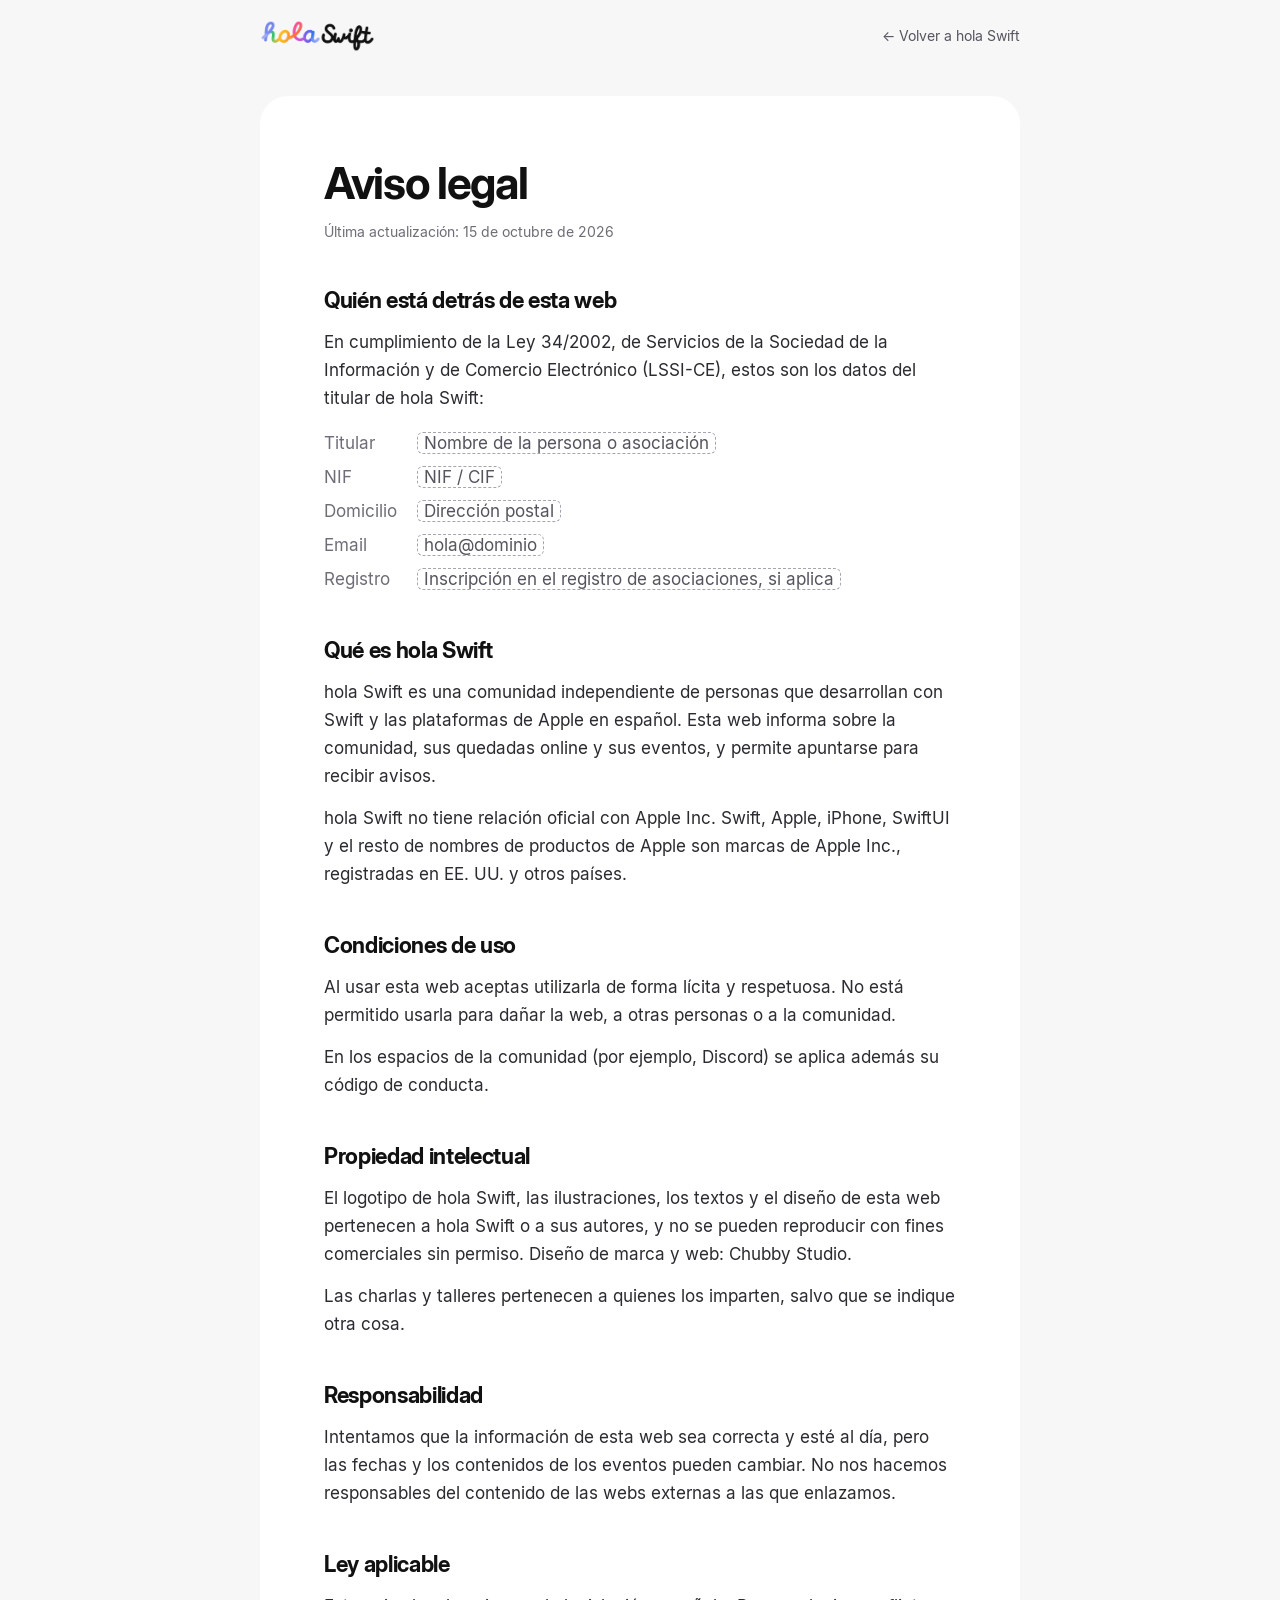
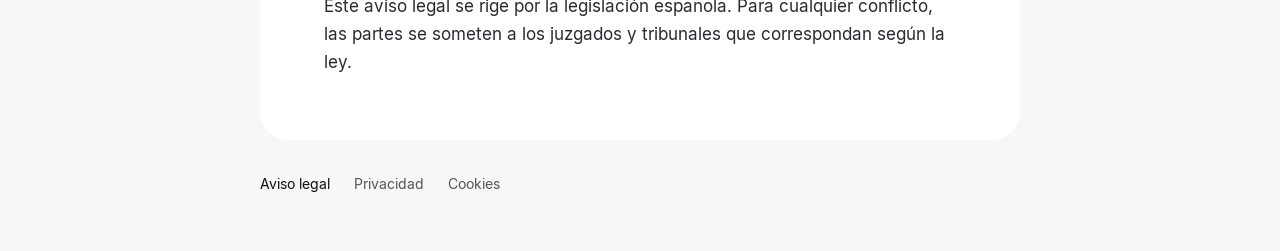
==== aviso-legal.html @ 7c480881 "Primera versión de la web de hola Swift" ====
<!doctype html>
<html lang="es">
<head>
<meta charset="utf-8">
<meta name="viewport" content="width=device-width, initial-scale=1, viewport-fit=cover">
<title>Aviso legal · hola Swift</title>
<meta name="robots" content="noindex">
<link rel="icon" href="favicon.ico" sizes="32x32">
<link rel="icon" href="favicon.svg" type="image/svg+xml">
<link rel="apple-touch-icon" href="apple-touch-icon.png">
<link rel="manifest" href="site.webmanifest">
<link rel="preload" href="assets/fuentes/inter-400.woff2" as="font" type="font/woff2" crossorigin>
<link rel="preload" href="assets/fuentes/inter-display-700.woff2" as="font" type="font/woff2" crossorigin>
<link rel="preload" href="assets/img/logo-horizontal-color.webp" as="image">
<style>
@font-face{font-family:"Inter";src:url(assets/fuentes/inter-400.woff2) format("woff2");font-weight:400;font-display:swap}
@font-face{font-family:"Inter";src:url(assets/fuentes/inter-600.woff2) format("woff2");font-weight:600;font-display:swap}
@font-face{font-family:"Inter Display";src:url(assets/fuentes/inter-display-700.woff2) format("woff2");font-weight:700;font-display:swap}
/* tokens del libro de marca hola Swift */
:root{--fondo:#F7F7F7;--superficie:#FFFFFF;--linea:#E3E3E8;--texto:#111111;--texto-2:#55555F;--texto-3:#6E6E78;--enlace:#0066CC;--interfaz:#007AFF;
  --f-titulos:"Inter Display","Inter",system-ui,sans-serif;--f-texto:"Inter",system-ui,sans-serif;color-scheme:light}
*{box-sizing:border-box}
body{margin:0;background:var(--fondo);color:var(--texto);font:17px/1.65 var(--f-texto);-webkit-font-smoothing:antialiased}
a{color:var(--enlace);text-underline-offset:3px}
:focus-visible{outline:2px solid var(--interfaz);outline-offset:3px;border-radius:6px}
header{display:flex;justify-content:space-between;align-items:center;gap:16px;width:min(760px,100% - 32px);margin:0 auto;padding:20px 0}
header img{height:32px;width:auto;display:block}
header a.volver{font-size:14px;color:var(--texto-2);text-decoration:none}
header a.volver:hover{color:var(--texto)}
main{width:min(760px,100% - 32px);margin:24px auto 0;background:var(--superficie);border-radius:28px;padding:clamp(28px,6vw,64px)}
h1{font:700 clamp(34px,5vw,44px)/1.08 var(--f-titulos);letter-spacing:-.03em;margin:0}
.fecha{margin:12px 0 0;color:var(--texto-3);font-size:14px}
h2{font:700 22px/1.25 var(--f-titulos);letter-spacing:-.015em;margin:2em 0 0}
p,ul{margin:.8em 0 0;color:#2B2B31}
ul{padding-left:1.2em}
li+li{margin-top:.35em}
dl{display:grid;grid-template-columns:max-content 1fr;gap:6px 20px;margin:1em 0 0}
dt{color:var(--texto-3)}
dd{margin:0}
/* datos que faltan: hola Swift tiene que darlos antes de publicar */
.falta{border:1px dashed #A5A5AF;border-radius:6px;padding:0 6px;color:var(--texto-2);white-space:nowrap}
footer{width:min(760px,100% - 32px);margin:0 auto;padding:32px 0 56px;display:flex;flex-wrap:wrap;gap:12px 24px;font-size:14px;color:var(--texto-3)}
footer a{color:var(--texto-2);text-decoration:none}
footer a:hover,footer a[aria-current]{color:var(--texto)}
@media (max-width:560px){dl{grid-template-columns:1fr;gap:0}dd{margin-bottom:10px}}
</style>
</head>
<body>
<header>
  <a href="index.html" aria-label="hola Swift, inicio"><img src="assets/img/logo-horizontal-color.webp" alt="hola Swift" width="115" height="32"></a>
  <a class="volver" href="index.html">← Volver a hola Swift</a>
</header>
<main>
<h1>Aviso legal</h1>
<p class="fecha">Última actualización: 15 de octubre de 2026</p>

<h2>Quién está detrás de esta web</h2>
<p>En cumplimiento de la Ley 34/2002, de Servicios de la Sociedad de la Información y de Comercio Electrónico (LSSI-CE), estos son los datos del titular de hola Swift:</p>
<dl>
  <dt>Titular</dt><dd><span class="falta">Nombre de la persona o asociación</span></dd>
  <dt>NIF</dt><dd><span class="falta">NIF / CIF</span></dd>
  <dt>Domicilio</dt><dd><span class="falta">Dirección postal</span></dd>
  <dt>Email</dt><dd><span class="falta">hola@dominio</span></dd>
  <dt>Registro</dt><dd><span class="falta">Inscripción en el registro de asociaciones, si aplica</span></dd>
</dl>

<h2>Qué es hola Swift</h2>
<p>hola Swift es una comunidad independiente de personas que desarrollan con Swift y las plataformas de Apple en español. Esta web informa sobre la comunidad, sus quedadas online y sus eventos, y permite apuntarse para recibir avisos.</p>
<p>hola Swift no tiene relación oficial con Apple Inc. Swift, Apple, iPhone, SwiftUI y el resto de nombres de productos de Apple son marcas de Apple Inc., registradas en EE. UU. y otros países.</p>

<h2>Condiciones de uso</h2>
<p>Al usar esta web aceptas utilizarla de forma lícita y respetuosa. No está permitido usarla para dañar la web, a otras personas o a la comunidad.</p>
<p>En los espacios de la comunidad (por ejemplo, Discord) se aplica además su código de conducta.</p>

<h2>Propiedad intelectual</h2>
<p>El logotipo de hola Swift, las ilustraciones, los textos y el diseño de esta web pertenecen a hola Swift o a sus autores, y no se pueden reproducir con fines comerciales sin permiso. Diseño de marca y web: Chubby Studio.</p>
<p>Las charlas y talleres pertenecen a quienes los imparten, salvo que se indique otra cosa.</p>

<h2>Responsabilidad</h2>
<p>Intentamos que la información de esta web sea correcta y esté al día, pero las fechas y los contenidos de los eventos pueden cambiar. No nos hacemos responsables del contenido de las webs externas a las que enlazamos.</p>

<h2>Ley aplicable</h2>
<p>Este aviso legal se rige por la legislación española. Para cualquier conflicto, las partes se someten a los juzgados y tribunales que correspondan según la ley.</p>
</main>
<footer>
  <a href="aviso-legal.html" aria-current="page">Aviso legal</a>
  <a href="privacidad.html">Privacidad</a>
  <a href="cookies.html">Cookies</a>
</footer>
</body>
</html>
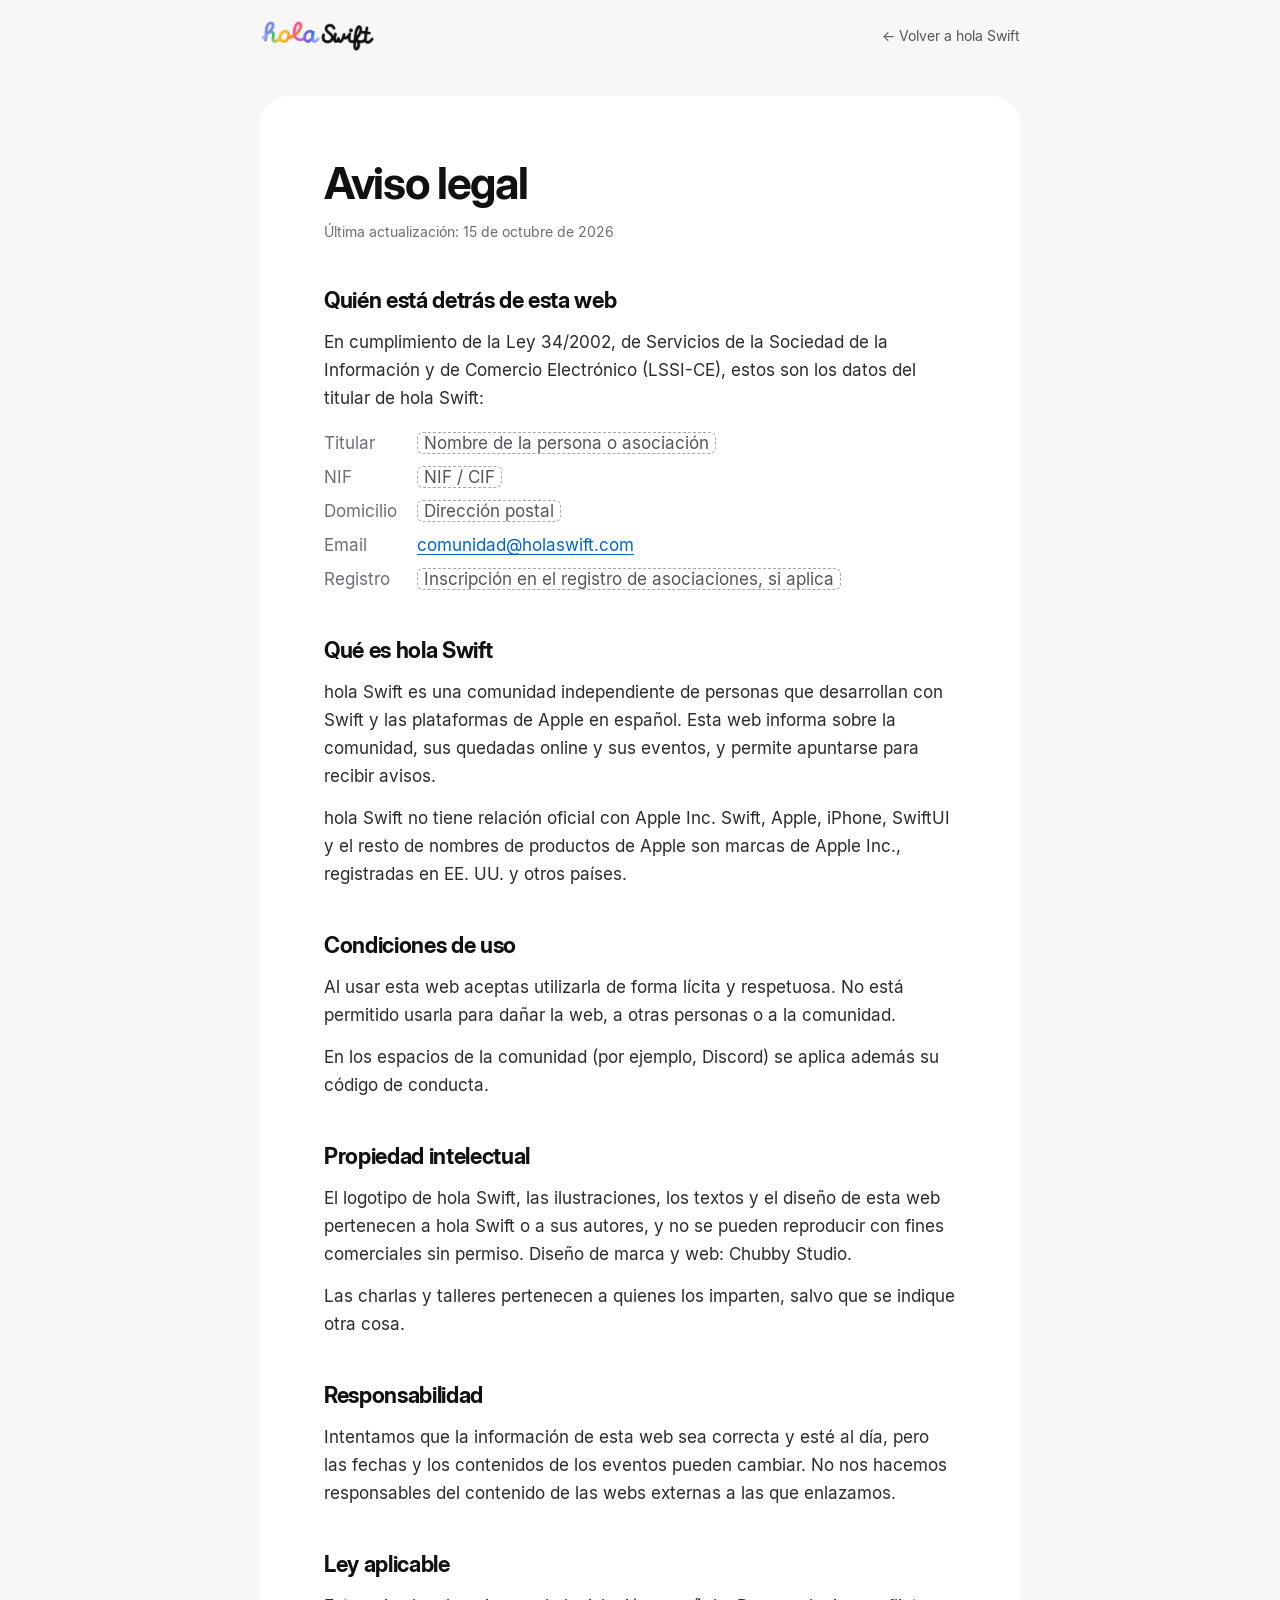
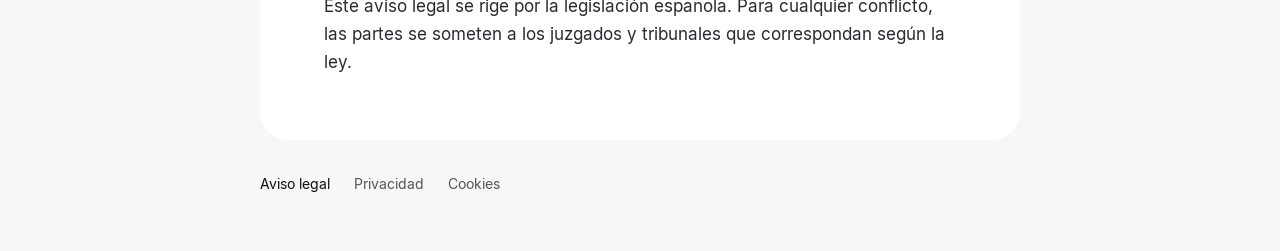
==== commit ee62dbe9: "Web de hola Swift, la comunidad de Swift en español" ====
--- a/aviso-legal.html
+++ b/aviso-legal.html
@@ -47,8 +47,8 @@
 </head>
 <body>
 <header>
-  <a href="index.html" aria-label="hola Swift, inicio"><img src="assets/img/logo-horizontal-color.webp" alt="hola Swift" width="115" height="32"></a>
-  <a class="volver" href="index.html">← Volver a hola Swift</a>
+  <a href="/" aria-label="hola Swift, inicio"><img src="assets/img/logo-horizontal-color.webp" alt="hola Swift" width="115" height="32"></a>
+  <a class="volver" href="/">← Volver a hola Swift</a>
 </header>
 <main>
 <h1>Aviso legal</h1>
@@ -60,7 +60,7 @@
   <dt>Titular</dt><dd><span class="falta">Nombre de la persona o asociación</span></dd>
   <dt>NIF</dt><dd><span class="falta">NIF / CIF</span></dd>
   <dt>Domicilio</dt><dd><span class="falta">Dirección postal</span></dd>
-  <dt>Email</dt><dd><span class="falta">hola@dominio</span></dd>
+  <dt>Email</dt><dd><a href="mailto:comunidad@holaswift.com">comunidad@holaswift.com</a></dd>
   <dt>Registro</dt><dd><span class="falta">Inscripción en el registro de asociaciones, si aplica</span></dd>
 </dl>
 
@@ -83,9 +83,10 @@
 <p>Este aviso legal se rige por la legislación española. Para cualquier conflicto, las partes se someten a los juzgados y tribunales que correspondan según la ley.</p>
 </main>
 <footer>
-  <a href="aviso-legal.html" aria-current="page">Aviso legal</a>
-  <a href="privacidad.html">Privacidad</a>
-  <a href="cookies.html">Cookies</a>
+  <a href="/aviso-legal" aria-current="page">Aviso legal</a>
+  <a href="/privacidad">Privacidad</a>
+  <a href="/cookies">Cookies</a>
 </footer>
+<!-- Cloudflare Web Analytics --><script type='module' src='https://static.cloudflareinsights.com/beacon.min.js' data-cf-beacon='{"token": "7561489e4dd0451fa2644e23cd72c6c9"}'></script><!-- End Cloudflare Web Analytics -->
 </body>
 </html>
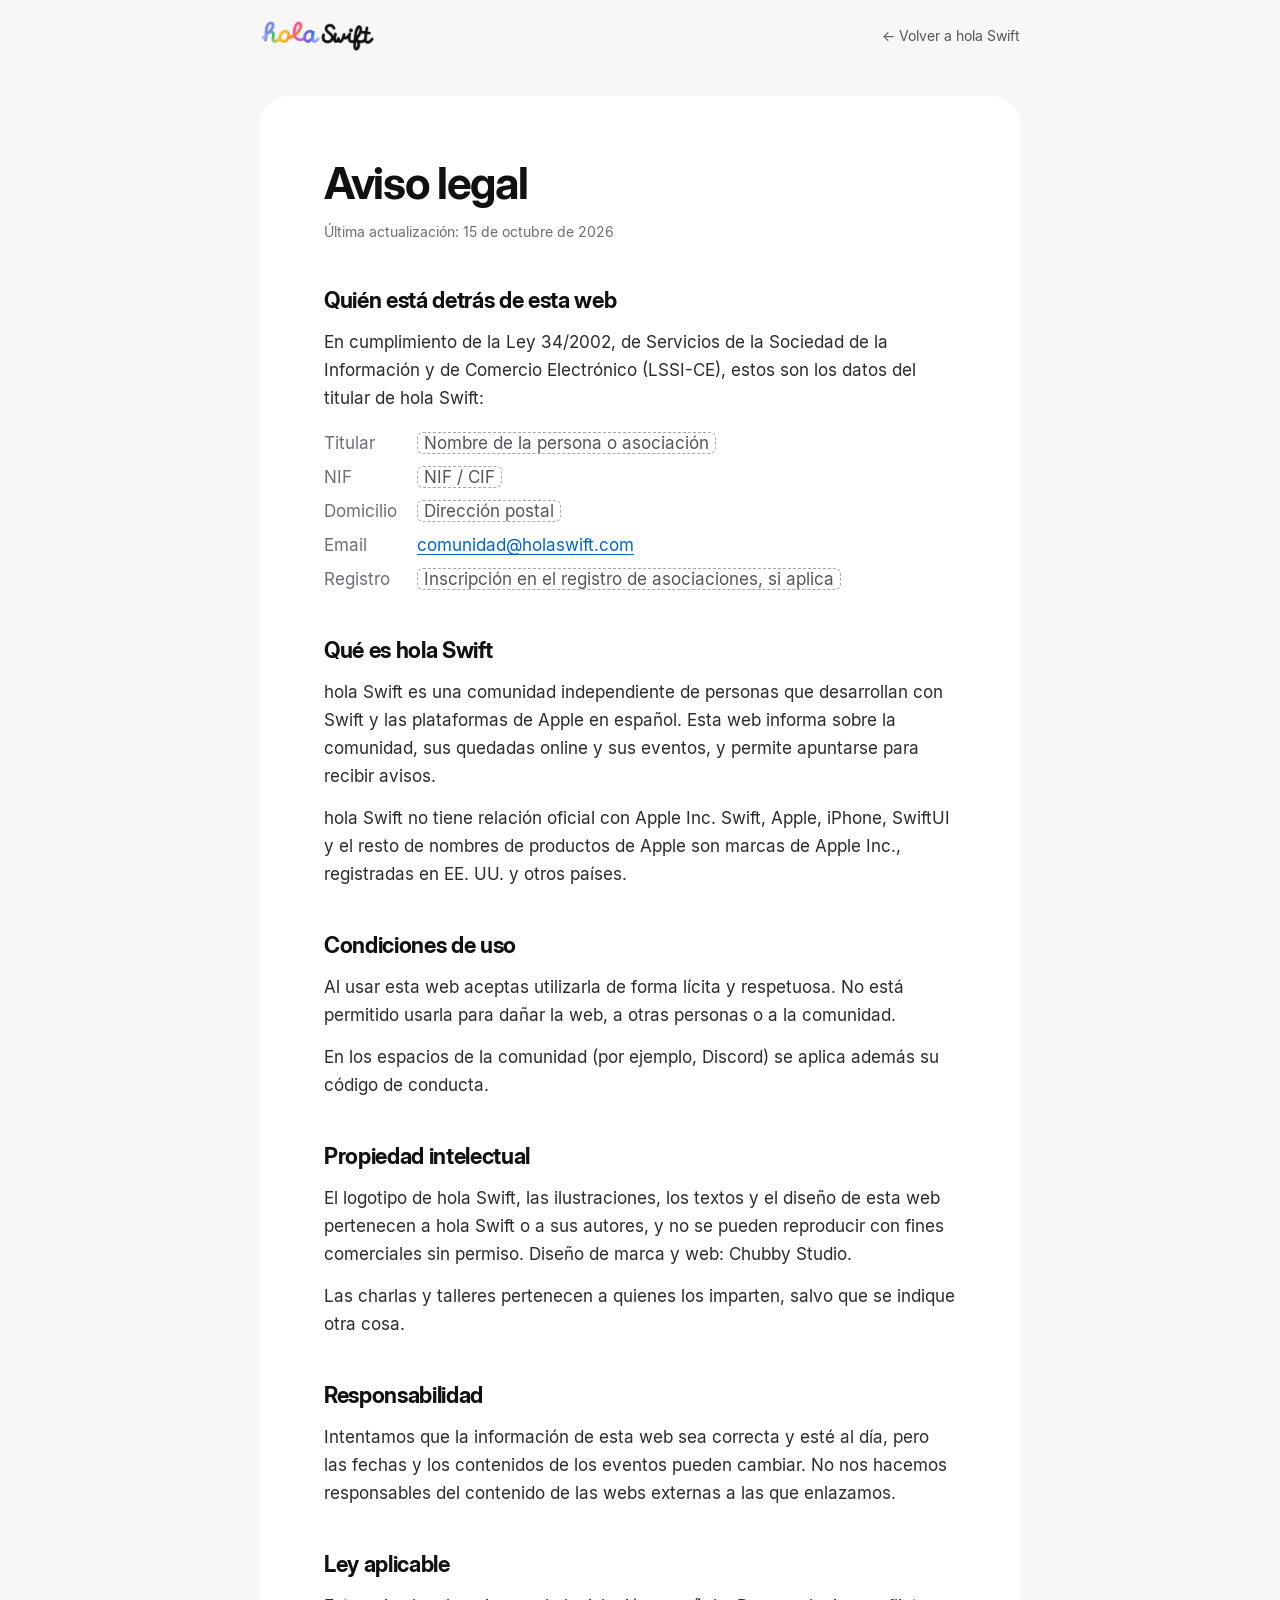
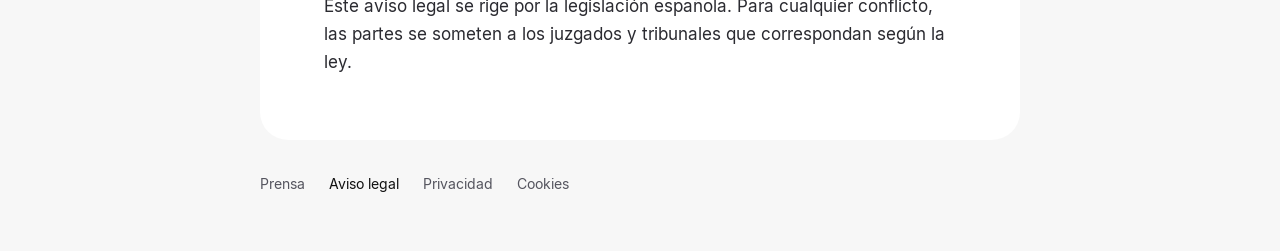
==== commit 549d4a56: "Charlas de enero 2026" ====
--- a/aviso-legal.html
+++ b/aviso-legal.html
@@ -83,6 +83,7 @@
 <p>Este aviso legal se rige por la legislación española. Para cualquier conflicto, las partes se someten a los juzgados y tribunales que correspondan según la ley.</p>
 </main>
 <footer>
+  <a href="/prensa/">Prensa</a>
   <a href="/aviso-legal" aria-current="page">Aviso legal</a>
   <a href="/privacidad">Privacidad</a>
   <a href="/cookies">Cookies</a>
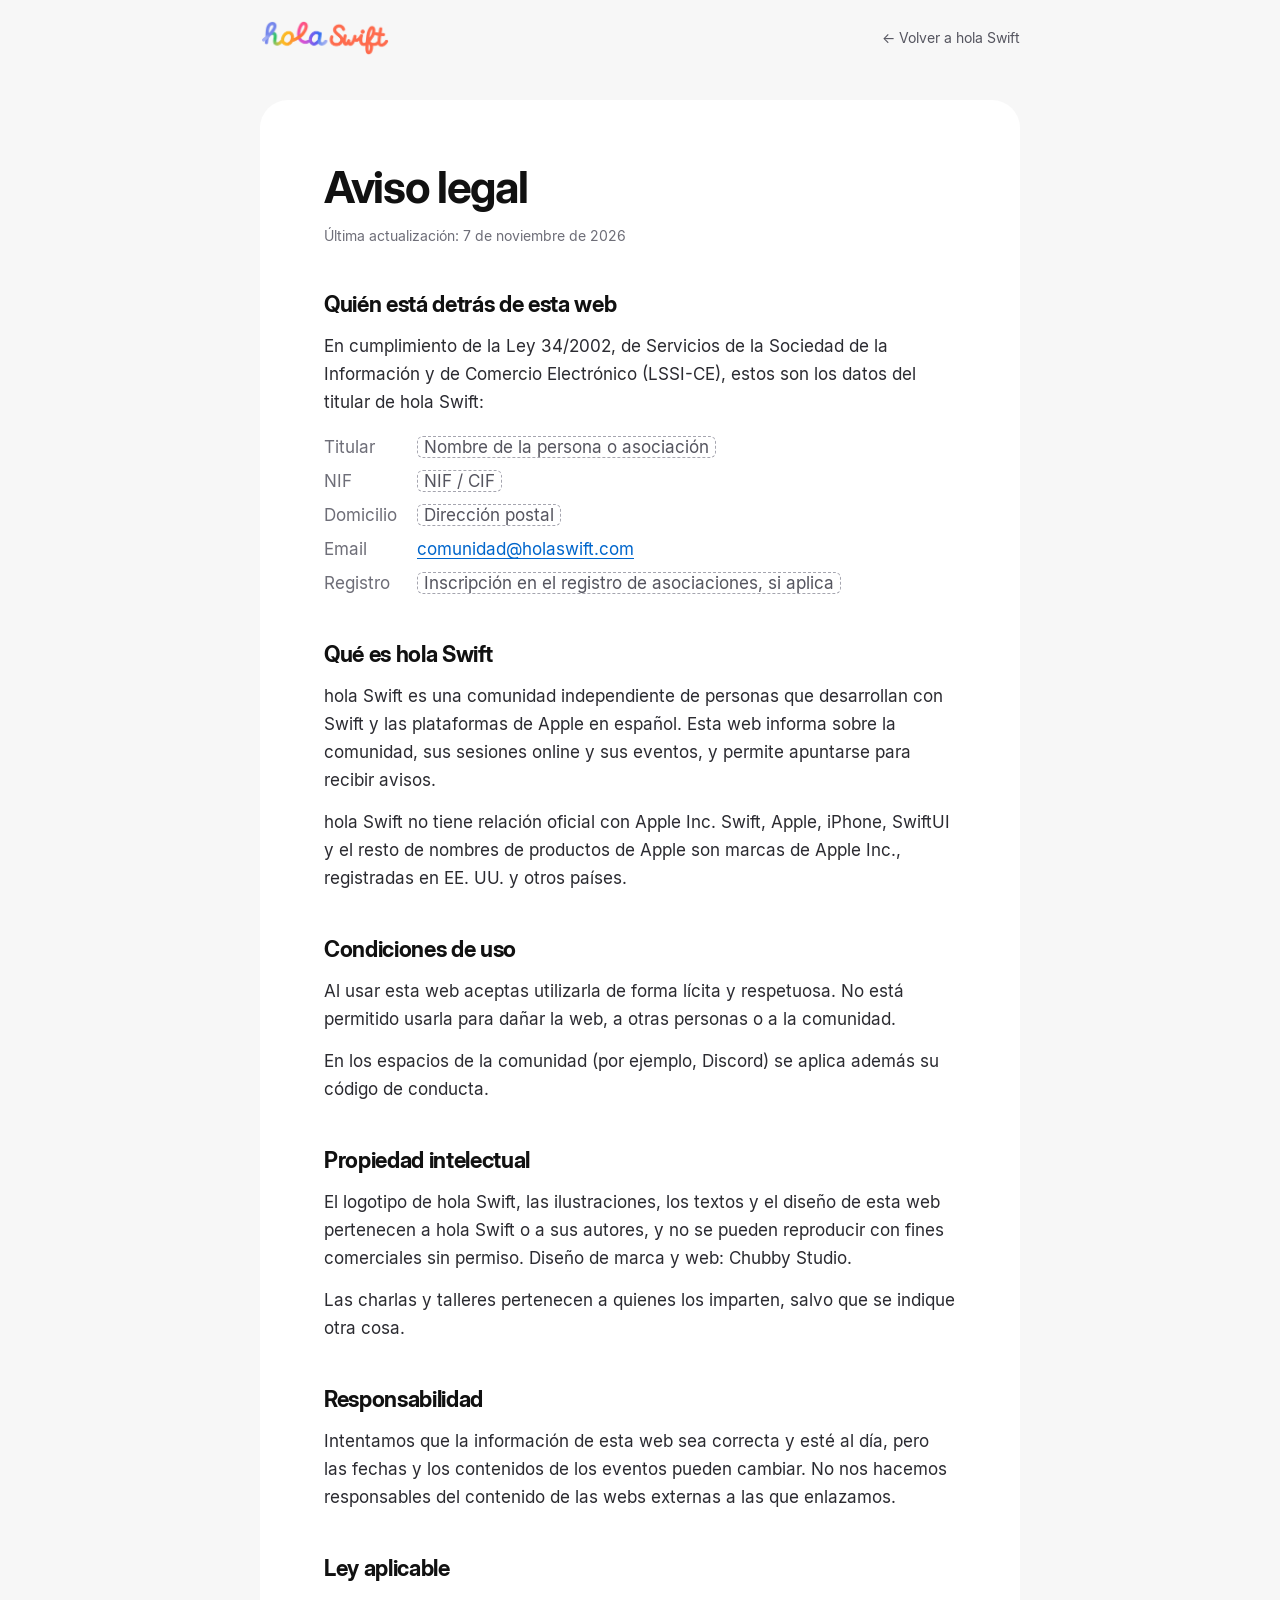
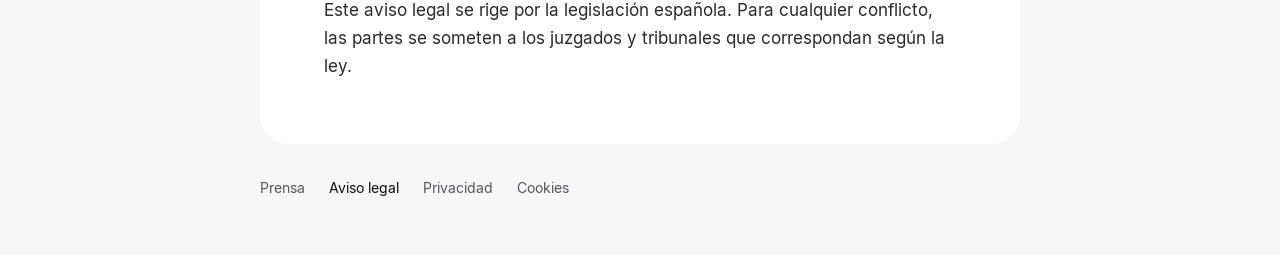
==== commit d7f6ed11: "Ajustes de branding e interacciones" ====
--- a/aviso-legal.html
+++ b/aviso-legal.html
@@ -3,8 +3,18 @@
 <head>
 <meta charset="utf-8">
 <meta name="viewport" content="width=device-width, initial-scale=1, viewport-fit=cover">
-<title>Aviso legal · hola Swift</title>
+<title>Aviso legal – hola Swift</title>
 <meta name="robots" content="noindex">
+<meta property="og:type" content="website">
+<meta property="og:site_name" content="hola Swift">
+<meta property="og:locale" content="es_ES">
+<meta property="og:url" content="https://holaswift.com/aviso-legal">
+<meta property="og:title" content="Aviso legal – hola Swift">
+<meta property="og:description" content="Quién está detrás de hola Swift y las condiciones de uso de la web.">
+<meta property="og:image" content="https://holaswift.com/og.jpg">
+<meta property="og:image:type" content="image/jpeg">
+<meta name="twitter:card" content="summary_large_image">
+<meta name="twitter:site" content="@hola_swift">
 <link rel="icon" href="favicon.ico" sizes="32x32">
 <link rel="icon" href="favicon.svg" type="image/svg+xml">
 <link rel="apple-touch-icon" href="apple-touch-icon.png">
@@ -12,47 +22,17 @@
 <link rel="preload" href="assets/fuentes/inter-400.woff2" as="font" type="font/woff2" crossorigin>
 <link rel="preload" href="assets/fuentes/inter-display-700.woff2" as="font" type="font/woff2" crossorigin>
 <link rel="preload" href="assets/img/logo-horizontal-color.webp" as="image">
-<style>
-@font-face{font-family:"Inter";src:url(assets/fuentes/inter-400.woff2) format("woff2");font-weight:400;font-display:swap}
-@font-face{font-family:"Inter";src:url(assets/fuentes/inter-600.woff2) format("woff2");font-weight:600;font-display:swap}
-@font-face{font-family:"Inter Display";src:url(assets/fuentes/inter-display-700.woff2) format("woff2");font-weight:700;font-display:swap}
-/* tokens del libro de marca hola Swift */
-:root{--fondo:#F7F7F7;--superficie:#FFFFFF;--linea:#E3E3E8;--texto:#111111;--texto-2:#55555F;--texto-3:#6E6E78;--enlace:#0066CC;--interfaz:#007AFF;
-  --f-titulos:"Inter Display","Inter",system-ui,sans-serif;--f-texto:"Inter",system-ui,sans-serif;color-scheme:light}
-*{box-sizing:border-box}
-body{margin:0;background:var(--fondo);color:var(--texto);font:17px/1.65 var(--f-texto);-webkit-font-smoothing:antialiased}
-a{color:var(--enlace);text-underline-offset:3px}
-:focus-visible{outline:2px solid var(--interfaz);outline-offset:3px;border-radius:6px}
-header{display:flex;justify-content:space-between;align-items:center;gap:16px;width:min(760px,100% - 32px);margin:0 auto;padding:20px 0}
-header img{height:32px;width:auto;display:block}
-header a.volver{font-size:14px;color:var(--texto-2);text-decoration:none}
-header a.volver:hover{color:var(--texto)}
-main{width:min(760px,100% - 32px);margin:24px auto 0;background:var(--superficie);border-radius:28px;padding:clamp(28px,6vw,64px)}
-h1{font:700 clamp(34px,5vw,44px)/1.08 var(--f-titulos);letter-spacing:-.03em;margin:0}
-.fecha{margin:12px 0 0;color:var(--texto-3);font-size:14px}
-h2{font:700 22px/1.25 var(--f-titulos);letter-spacing:-.015em;margin:2em 0 0}
-p,ul{margin:.8em 0 0;color:#2B2B31}
-ul{padding-left:1.2em}
-li+li{margin-top:.35em}
-dl{display:grid;grid-template-columns:max-content 1fr;gap:6px 20px;margin:1em 0 0}
-dt{color:var(--texto-3)}
-dd{margin:0}
-/* datos que faltan: hola Swift tiene que darlos antes de publicar */
-.falta{border:1px dashed #A5A5AF;border-radius:6px;padding:0 6px;color:var(--texto-2);white-space:nowrap}
-footer{width:min(760px,100% - 32px);margin:0 auto;padding:32px 0 56px;display:flex;flex-wrap:wrap;gap:12px 24px;font-size:14px;color:var(--texto-3)}
-footer a{color:var(--texto-2);text-decoration:none}
-footer a:hover,footer a[aria-current]{color:var(--texto)}
-@media (max-width:560px){dl{grid-template-columns:1fr;gap:0}dd{margin-bottom:10px}}
-</style>
+<link rel="stylesheet" href="assets/css/base.css">
+<link rel="stylesheet" href="assets/css/legal.css">
 </head>
 <body>
 <header>
-  <a href="/" aria-label="hola Swift, inicio"><img src="assets/img/logo-horizontal-color.webp" alt="hola Swift" width="115" height="32"></a>
+  <a class="brand" href="/" aria-label="hola Swift, inicio"><img src="assets/img/logo-horizontal-color.webp" alt="hola Swift" width="129" height="36"></a>
   <a class="volver" href="/">← Volver a hola Swift</a>
 </header>
 <main>
 <h1>Aviso legal</h1>
-<p class="fecha">Última actualización: 15 de octubre de 2026</p>
+<p class="fecha">Última actualización: 7 de noviembre de 2026</p>
 
 <h2>Quién está detrás de esta web</h2>
 <p>En cumplimiento de la Ley 34/2002, de Servicios de la Sociedad de la Información y de Comercio Electrónico (LSSI-CE), estos son los datos del titular de hola Swift:</p>
@@ -65,7 +45,7 @@
 </dl>
 
 <h2>Qué es hola Swift</h2>
-<p>hola Swift es una comunidad independiente de personas que desarrollan con Swift y las plataformas de Apple en español. Esta web informa sobre la comunidad, sus quedadas online y sus eventos, y permite apuntarse para recibir avisos.</p>
+<p>hola Swift es una comunidad independiente de personas que desarrollan con Swift y las plataformas de Apple en español. Esta web informa sobre la comunidad, sus sesiones online y sus eventos, y permite apuntarse para recibir avisos.</p>
 <p>hola Swift no tiene relación oficial con Apple Inc. Swift, Apple, iPhone, SwiftUI y el resto de nombres de productos de Apple son marcas de Apple Inc., registradas en EE. UU. y otros países.</p>
 
 <h2>Condiciones de uso</h2>
--- a/assets/css/base.css
+++ b/assets/css/base.css
@@ -0,0 +1,41 @@
+/* What every page of holaswift.com shares: fonts, brand tokens, the logo and the main button.
+   /prensa/, /presentaciones/ and /herramientas/ live in other repositories and load it as /assets/css/base.css. */
+@font-face{font-family:"Inter";src:url(../fuentes/inter-400.woff2) format("woff2");font-weight:400;font-display:swap}
+@font-face{font-family:"Inter";src:url(../fuentes/inter-500.woff2) format("woff2");font-weight:500;font-display:swap}
+@font-face{font-family:"Inter";src:url(../fuentes/inter-600.woff2) format("woff2");font-weight:600;font-display:swap}
+@font-face{font-family:"Inter Display";src:url(../fuentes/inter-display-600.woff2) format("woff2");font-weight:600;font-display:swap}
+@font-face{font-family:"Inter Display";src:url(../fuentes/inter-display-700.woff2) format("woff2");font-weight:700;font-display:swap}
+/* tokens from the hola Swift brand book (claude.ai/artifact/Q1u5tedocMigdjNJV3gRU2) */
+:root{
+  --page:#F7F7F7; --surface:#FFFFFF; --hairline:#E3E3E8; --text:#111111; --text-2:#55555F; --text-3:#6E6E78;
+  --link:#0066CC; --interface:#007AFF;   /* blue: the interface (links, focus); orange: Swift and the main buttons */
+  --button:#D24020; --button-press:#B83519;   /* deeper orange so white text reaches 4.7:1 (#FF6B4D only gives 2.8:1) */
+  --cta:#F05138; --cta-press:#DE4529;   /* the Swift logo's orange: white text only reaches 3.5:1, a brand choice */
+  /* the clay of the 3D logo: light from above, edges rounding into shade */
+  --clay:radial-gradient(90% 70% at 50% 18%,rgba(255,255,255,.2),transparent 70%),linear-gradient(rgba(255,255,255,.08),transparent 40%,transparent 62%,rgba(90,20,0,.14));
+  --clay-edge:inset 0 1.5px 1px rgba(255,255,255,.3),inset 0 -2px 4px rgba(110,25,0,.2),inset 0 0 0 1px rgba(150,40,10,.14),0 3px 8px -3px rgba(200,60,20,.45);
+  /* pressed: the light flips, as if the clay were pushed in */
+  --clay-in:linear-gradient(rgba(90,20,0,.2),transparent 45%,transparent 72%,rgba(255,255,255,.1));
+  --clay-in-edge:inset 0 2px 5px rgba(100,20,0,.38),inset 0 -1px 1px rgba(255,255,255,.22),inset 0 0 0 1px rgba(150,40,10,.18),0 1px 2px -1px rgba(200,60,20,.4);
+  --swift:#FF6B4D;
+  --f-headings:"Inter Display","Inter",system-ui,sans-serif; --f-text:"Inter",system-ui,sans-serif;
+  --ease-out:cubic-bezier(.16,1,.3,1);
+  --sa-t:env(safe-area-inset-top,0px); --sa-r:env(safe-area-inset-right,0px); --sa-b:env(safe-area-inset-bottom,0px); --sa-l:env(safe-area-inset-left,0px);
+  color-scheme:light;
+}
+/* iPad has no notch: what Safari 26 reports there as the top inset is its own toolbar, which the page already sits below,
+   so adding it only left an empty band above the bar. 744px is the narrowest iPad; the height keeps out an iPhone in landscape (under 450px tall) */
+@media (pointer:coarse) and (min-width:744px) and (min-height:520px){:root{--sa-t:0px}}
+*{box-sizing:border-box}
+[hidden]{display:none!important}
+body{margin:0;background:var(--page);color:var(--text);font-family:var(--f-text);-webkit-font-smoothing:antialiased}
+
+.brand{display:block;line-height:0}
+.brand img{display:block;height:36px;width:auto}
+@media (max-width:760px){.brand img{height:30px}}
+
+.btn{display:inline-flex;align-items:center;justify-content:center;height:40px;padding:0 18px;border-radius:999px;border:0;background:var(--clay),var(--cta);box-shadow:var(--clay-edge);color:#fff;text-shadow:0 1px 1px rgba(120,25,0,.25);
+  font:600 15px/1 var(--f-text);text-decoration:none;cursor:pointer;white-space:nowrap;transition:transform .2s var(--ease-out),background-color .2s,box-shadow .12s}
+.btn:hover{background-color:var(--cta-press)}
+.btn:active:not(:disabled){background:var(--clay-in),var(--cta-press);box-shadow:var(--clay-in-edge);transform:translateY(1px) scale(.98)}
+.btn.lg{height:52px;padding:0 26px;font-size:17px}
--- a/assets/css/legal.css
+++ b/assets/css/legal.css
@@ -0,0 +1,22 @@
+body{font:17px/1.65 var(--f-text)}
+a{color:var(--link);text-underline-offset:3px}
+:focus-visible{outline:2px solid var(--interface);outline-offset:3px;border-radius:6px}
+header{display:flex;justify-content:space-between;align-items:center;gap:16px;width:min(760px,100% - 32px);margin:0 auto;padding:20px 0}
+header a.volver{font-size:14px;color:var(--text-2);text-decoration:none}
+header a.volver:hover{color:var(--text)}
+main{width:min(760px,100% - 32px);margin:24px auto 0;background:var(--surface);border-radius:28px;padding:clamp(28px,6vw,64px)}
+h1{font:700 clamp(34px,5vw,44px)/1.08 var(--f-headings);letter-spacing:-.03em;margin:0}
+.fecha{margin:12px 0 0;color:var(--text-3);font-size:14px}
+h2{font:700 22px/1.25 var(--f-headings);letter-spacing:-.015em;margin:2em 0 0}
+p,ul{margin:.8em 0 0;color:#2B2B31}
+ul{padding-left:1.2em}
+li+li{margin-top:.35em}
+dl{display:grid;grid-template-columns:max-content 1fr;gap:6px 20px;margin:1em 0 0}
+dt{color:var(--text-3)}
+dd{margin:0}
+/* missing details: hola Swift has to provide them before publishing */
+.falta{border:1px dashed #A5A5AF;border-radius:6px;padding:0 6px;color:var(--text-2);white-space:nowrap}
+footer{width:min(760px,100% - 32px);margin:0 auto;padding:32px 0 56px;display:flex;flex-wrap:wrap;gap:12px 24px;font-size:14px;color:var(--text-3)}
+footer a{color:var(--text-2);text-decoration:none}
+footer a:hover,footer a[aria-current]{color:var(--text)}
+@media (max-width:560px){dl{grid-template-columns:1fr;gap:0}dd{margin-bottom:10px}}
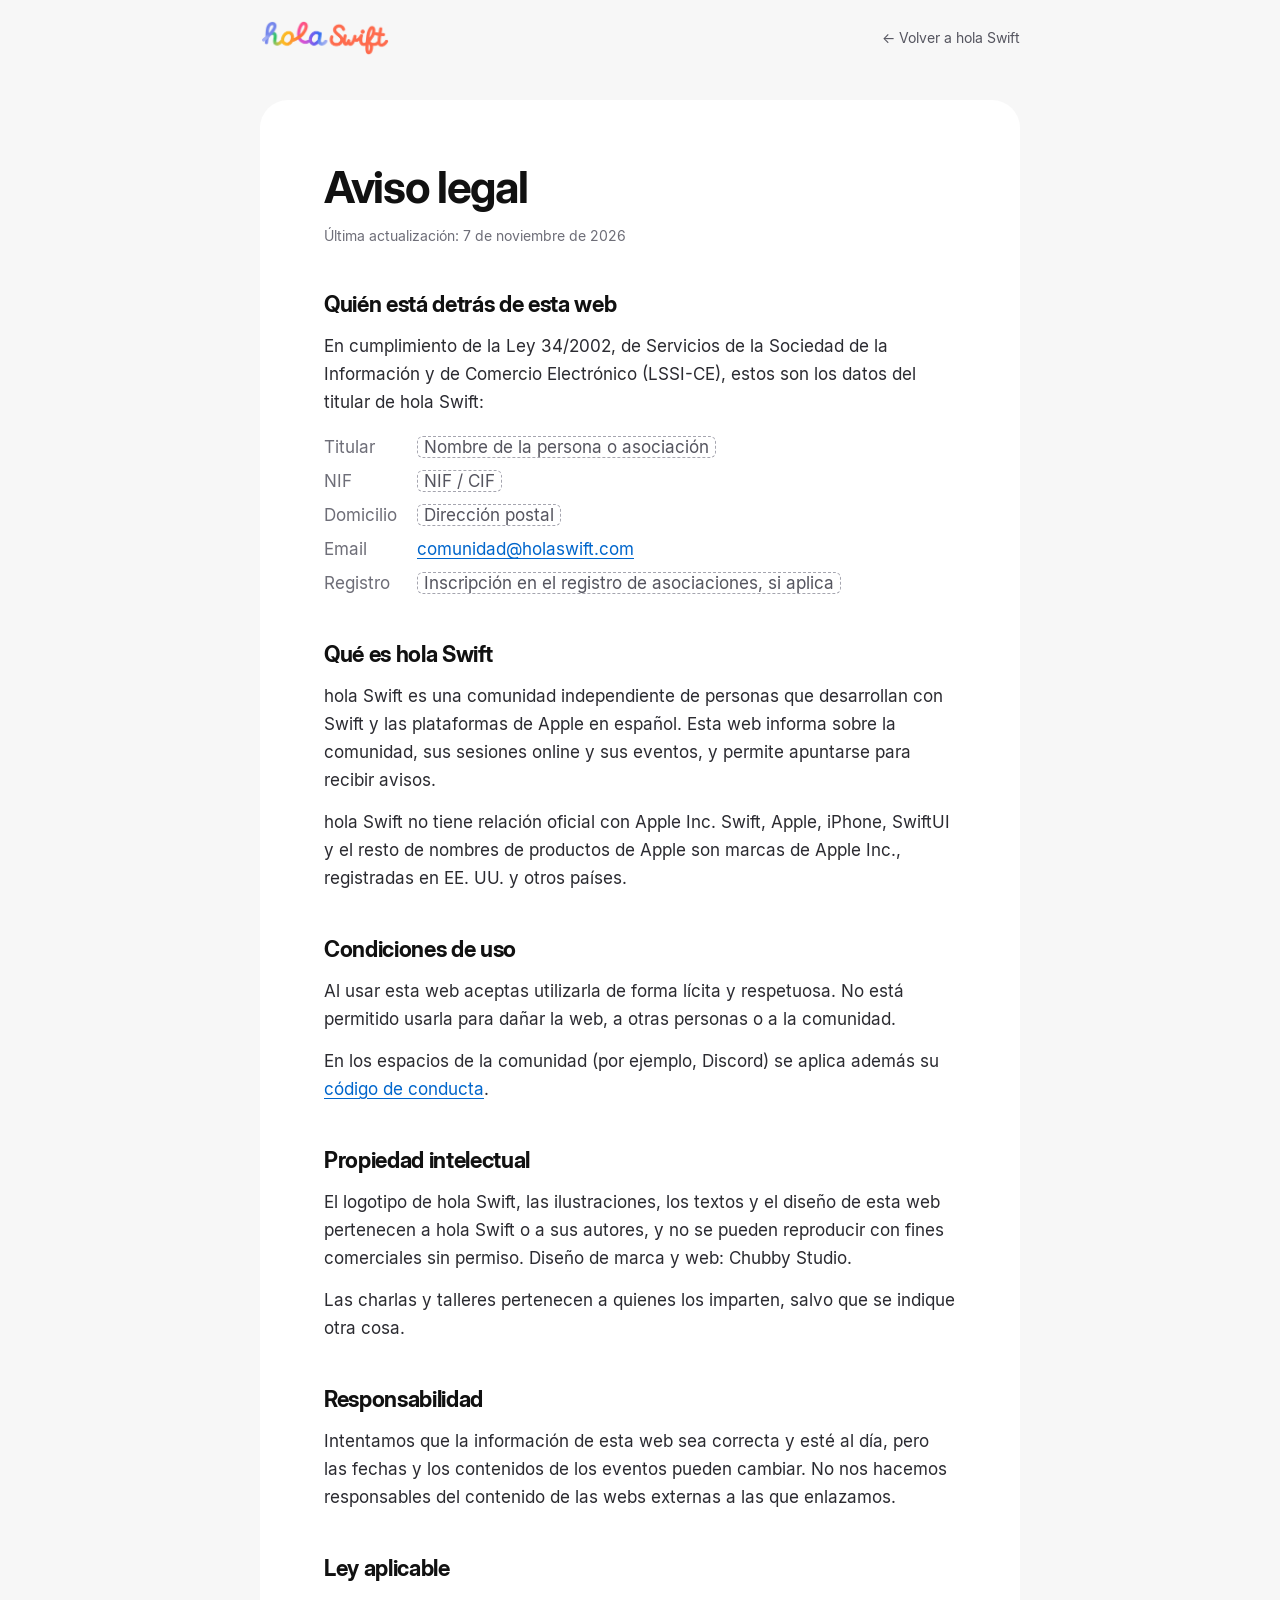
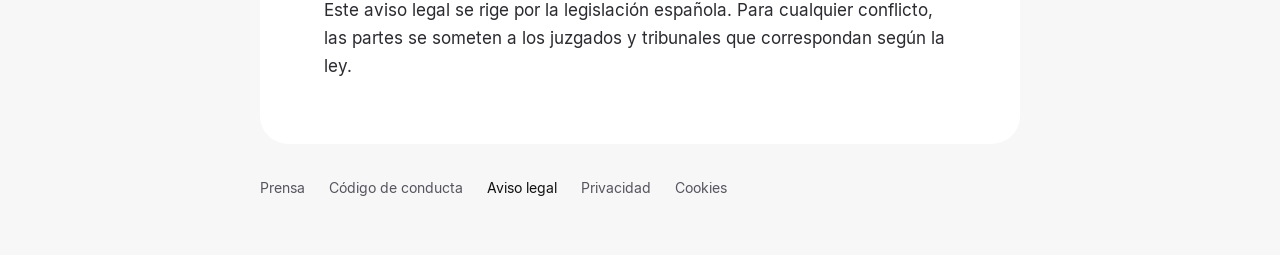
==== commit 47830a62: "Agregado código de conducta en la web" ====
--- a/aviso-legal.html
+++ b/aviso-legal.html
@@ -50,7 +50,7 @@
 
 <h2>Condiciones de uso</h2>
 <p>Al usar esta web aceptas utilizarla de forma lícita y respetuosa. No está permitido usarla para dañar la web, a otras personas o a la comunidad.</p>
-<p>En los espacios de la comunidad (por ejemplo, Discord) se aplica además su código de conducta.</p>
+<p>En los espacios de la comunidad (por ejemplo, Discord) se aplica además su <a href="/codigo-de-conducta">código de conducta</a>.</p>
 
 <h2>Propiedad intelectual</h2>
 <p>El logotipo de hola Swift, las ilustraciones, los textos y el diseño de esta web pertenecen a hola Swift o a sus autores, y no se pueden reproducir con fines comerciales sin permiso. Diseño de marca y web: Chubby Studio.</p>
@@ -64,6 +64,7 @@
 </main>
 <footer>
   <a href="/prensa/">Prensa</a>
+  <a href="/codigo-de-conducta">Código de conducta</a>
   <a href="/aviso-legal" aria-current="page">Aviso legal</a>
   <a href="/privacidad">Privacidad</a>
   <a href="/cookies">Cookies</a>
--- a/assets/css/legal.css
+++ b/assets/css/legal.css
@@ -10,6 +10,8 @@
 h2{font:700 22px/1.25 var(--f-headings);letter-spacing:-.015em;margin:2em 0 0}
 p,ul{margin:.8em 0 0;color:#2B2B31}
 ul{padding-left:1.2em}
+h3{font:600 18px/1.3 var(--f-headings);letter-spacing:-.01em;margin:1.6em 0 0;display:flex;gap:12px}
+h3 .num{color:var(--text-3);font-variant-numeric:tabular-nums}
 li+li{margin-top:.35em}
 dl{display:grid;grid-template-columns:max-content 1fr;gap:6px 20px;margin:1em 0 0}
 dt{color:var(--text-3)}
